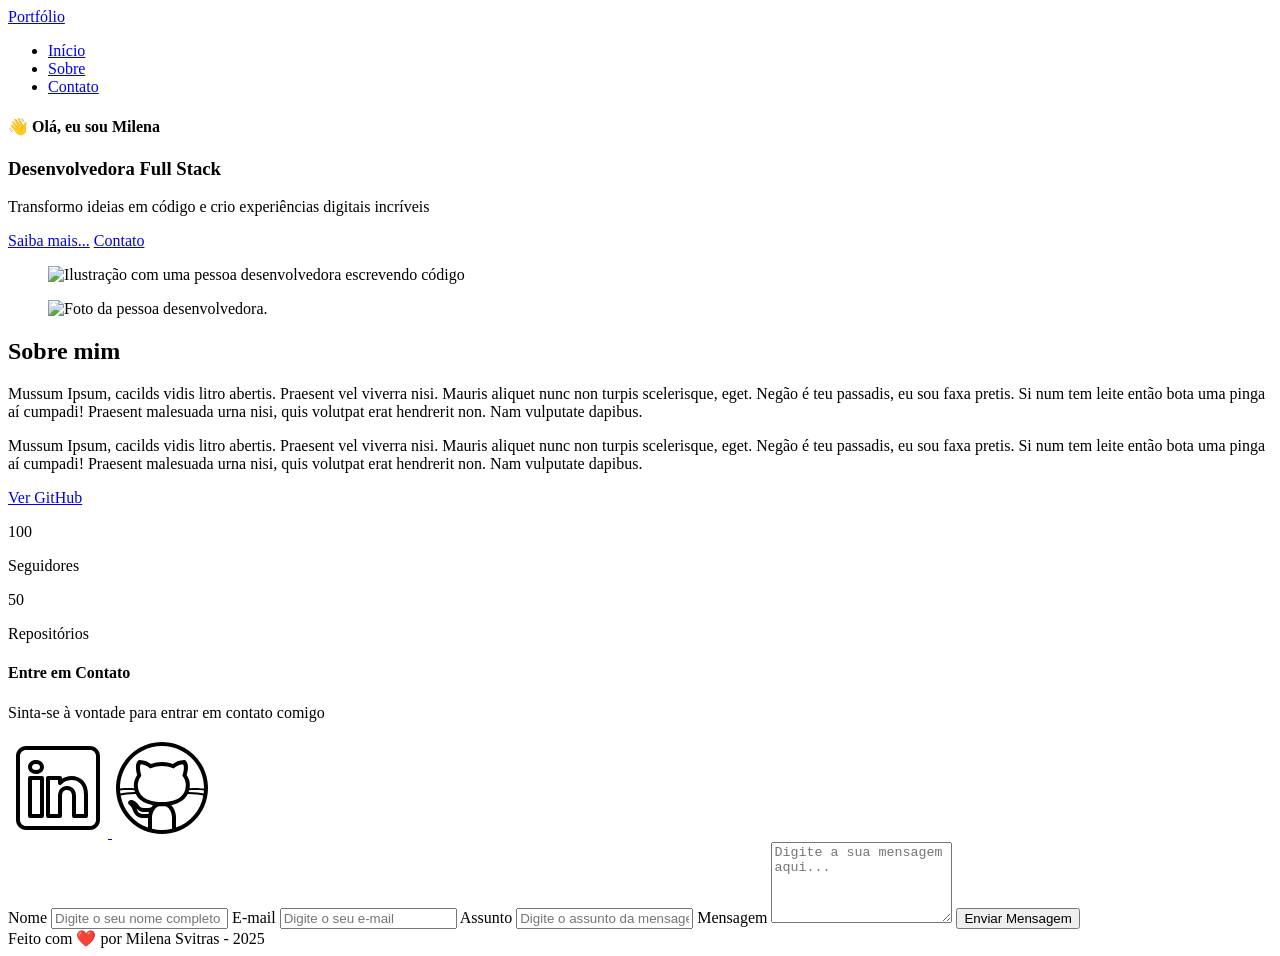
==== index.html @ 973d8adb ":sparkles: Construção da Página index.html" ====
<!DOCTYPE html>
<html lang="pt-br">
<head>
    <meta charset="UTF-8">
    <meta name="viewport" content="width=device-width, initial-scale=1.0">

    <!-- Meta Tags Essenciais -->
    <meta name="author" content="Milena Svitras">
    <meta name="description" content="Portfólio de Milena Svitras, desenvolvedora Full Stack.">
    <meta name="robots" content="index, follow">

    <!-- Favicon -->
    <link rel="icon" type="image/svg+xml" href="./assets/img/">

    <title>Portfolio da Milena</title>
</head>
<body>

    <!-- Navbar - Menu -->
    <header class="flex menu_container">
        <article class="menu_content">
            <div id="titulo">
                <a href="#">Portfólio</a>
            </div>

            <nav>
                <ul class="flex menu_list">
                    <li><a href="#hero">Início</a></li>
                    <li><a href="#about">Sobre</a></li>
                    <li><a href="#contact">Contato</a></li>
                </ul>
            </nav>
        </article>
    </header>

    <!-- Área Principal do Site -->
    <main>
    
        <section id="hero" class="hero_container">

            <article class=""hero_content>
                <h4>👋 Olá, eu sou Milena</h4>
                <h1>Desenvolvedora Full Stack</h1>
                <p>Transformo ideias em código e crio experiências digitais incríveis</p>
                <div class="hero_buttons">
                    <a href="#about" class="botao-outline">Saiba mais...</a>
                    <a href="#contact" class="botao">Contato</a>
                </div>
            </article>

            <figure class="hero_image">
                <img
                    src="./assets/img/dev_woman.svg"
                    alt="Ilustração com uma pessoa desenvolvedora escrevendo código"
                    class="ilustracao float-animation"
                >
            </figure>
        </section>

        <section id="about" class="about_container">

            <figure class="about_image">
                <img
                    src="./assets/img/avatar_dev_woman.svg"
                    alt="Foto da pessoa desenvolvedora."
                >
            </figure>

            <article class="about_content">

                <h2>Sobre mim</h2>
                <p>Mussum Ipsum, cacilds vidis litro abertis.  Praesent vel viverra nisi. Mauris aliquet nunc non turpis scelerisque, eget. Negão é teu passadis, eu sou faxa pretis. Si num tem leite então bota uma pinga aí cumpadi! Praesent malesuada urna nisi, quis volutpat erat hendrerit non. Nam vulputate dapibus.</p>
                <p>Mussum Ipsum, cacilds vidis litro abertis.  Praesent vel viverra nisi. Mauris aliquet nunc non turpis scelerisque, eget. Negão é teu passadis, eu sou faxa pretis. Si num tem leite então bota uma pinga aí cumpadi! Praesent malesuada urna nisi, quis volutpat erat hendrerit non. Nam vulputate dapibus.</p>

                <div class="about_stats">
                    <a href="#" target="_blank" class="botao">Ver GitHub</a>
                    <div class="stat-item">
                        <p class="stat-number">100</p>
                        <p class="stat-label">Seguidores</p>   
                </div>
                   <div class="stat-item">
                      <p class="stat-number">50</p>
                      <p class="stat-label">Repositórios</p>   
                  </div>
              </div>
            </article>

        </section>

        <section id="contact">

            <article class="contact_info">
                <h4>Entre em Contato</h4>
                <p>Sinta-se à vontade para entrar em contato comigo</p> 
                <div class="social_container">
                    <a href="#" target="_blank" class="social_icon">
                        <img 
                        src="./assets/img/linkedin.svg" 
                        alt="Link para o LinkedIn"
                    >
                    </a>
                    <a href="#" target="_blank" class="social_icon">
                        <img 
                        src="./assets/img/github.svg" 
                        alt="Link para o GitHub"
                    >
                    </a>
                </div>
            </article>

            <form id="formulario">
                <label for="nome">Nome</label>
                <input id="nome" name="nome" type="text" placeholder="Digite o seu nome completo">
                <span id="txtNome"></span>

                <label for="email">E-mail</label>
                <input id="email" name="email" type="text" placeholder="Digite o seu e-mail">
                <span id="txtemail"></span>

                <label for="assuntoa">Assunto</label>
                <input id="assunto" name="assunto" type="text" placeholder="Digite o assunto da mensagem">
                <span id="txtAssunto"></span>

                <label for="mensagem">Mensagem</label>
                <textarea id="mensagem" name="mensagem" rows="5" placeholder="Digite a sua mensagem aqui..."></textarea>

                <button class="botao" type="submit">Enviar Mensagem</button>
            </form>
        </section>
    </main>  
    
    <!-- Footer - Rodapé -->
    <footer>
        Feito com ❤️ por Milena Svitras - 2025

    </footer>

    
</body>
</html>
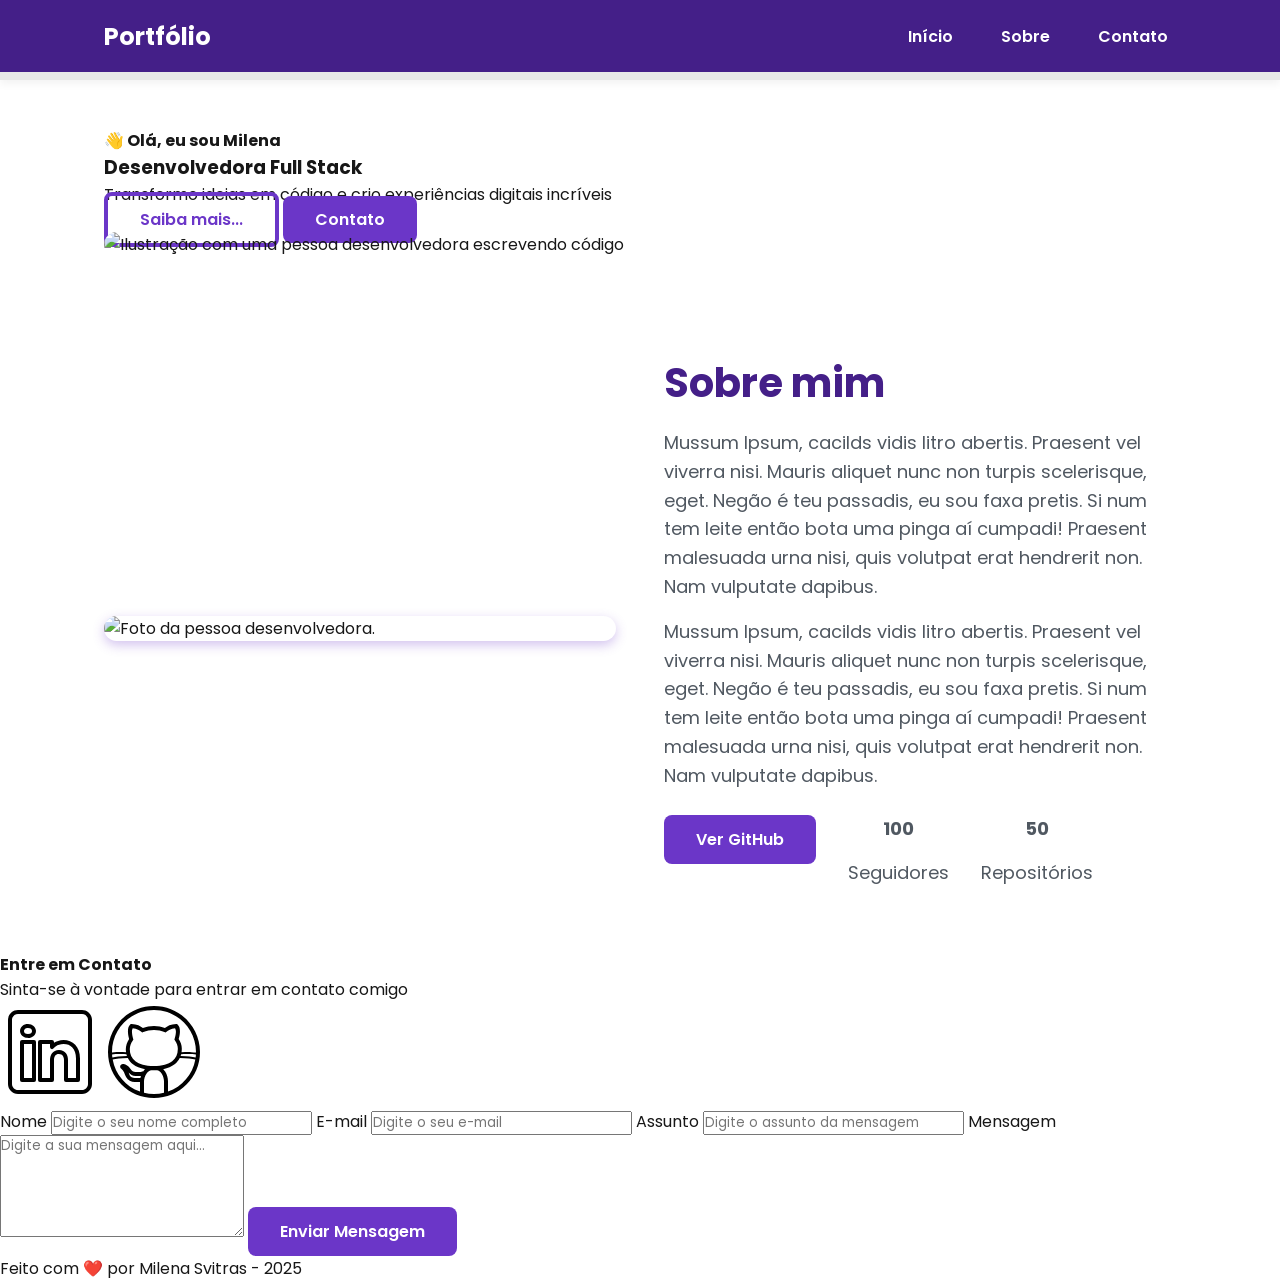
==== commit a1a9ca7f: ":sparkles: Construção do styles.css" ====
--- a/index.html
+++ b/index.html
@@ -1,6 +1,15 @@
 <!DOCTYPE html>
 <html lang="pt-br">
 <head>
+
+    <!-- Servidores de Fontes do Google -->
+    <link rel="preconnect" href="https://fonts.googleapis.com">
+    <link rel="preconnect" href="https://fonts.gstatic.com" crossorigin>
+    
+    <!-- Fonte do Google - Poppins -->
+    <link href="https://fonts.googleapis.com/css2?family=Poppins&display=swap" rel="stylesheet">
+
+    <!-- Padrão de Caracteres -->
     <meta charset="UTF-8">
     <meta name="viewport" content="width=device-width, initial-scale=1.0">
 
@@ -13,6 +22,10 @@
     <link rel="icon" type="image/svg+xml" href="./assets/img/">
 
     <title>Portfolio da Milena</title>
+
+    <!-- Link para o arquivo CSS -->
+    <link rel="stylesheet" href="./assets/css/styles.css">
+
 </head>
 <body>
 
@@ -38,7 +51,7 @@
     
         <section id="hero" class="hero_container">
 
-            <article class=""hero_content>
+            <article class="hero_content">
                 <h4>👋 Olá, eu sou Milena</h4>
                 <h1>Desenvolvedora Full Stack</h1>
                 <p>Transformo ideias em código e crio experiências digitais incríveis</p>
@@ -74,10 +87,12 @@
 
                 <div class="about_stats">
                     <a href="#" target="_blank" class="botao">Ver GitHub</a>
+
                     <div class="stat-item">
                         <p class="stat-number">100</p>
                         <p class="stat-label">Seguidores</p>   
-                </div>
+                    </div>
+
                    <div class="stat-item">
                       <p class="stat-number">50</p>
                       <p class="stat-label">Repositórios</p>   
@@ -117,7 +132,7 @@
                 <input id="email" name="email" type="text" placeholder="Digite o seu e-mail">
                 <span id="txtemail"></span>
 
-                <label for="assuntoa">Assunto</label>
+                <label for="assunto">Assunto</label>
                 <input id="assunto" name="assunto" type="text" placeholder="Digite o assunto da mensagem">
                 <span id="txtAssunto"></span>
 
--- a/assets/css/styles.css
+++ b/assets/css/styles.css
@@ -0,0 +1,259 @@
+/*Reset do navegador*/
+* {
+    margin: 0;
+    padding: 0;
+    box-sizing: border-box;
+    text-decoration: none; /* Remove sublinhado de links */
+    outline: none; 
+    font-family: 'Poppins', sans-serif; /* Define a fonte padrão */
+}
+
+/* === VARIÁVEIS === */
+
+:root {
+
+    /* Cores */
+    --purple-50:  #f4eaff; 
+    --purple-100: #e9dcfa; 
+    --purple-200: #cdb3f0; 
+    --purple-300: #b186e5; 
+    --purple-400: #9460db; 
+    --purple-500: #6b36c8; 
+    --purple-600: #5b2ca0; 
+    --purple-700: #4c2177; 
+    --purple-800: #441f88; 
+    --purple-900: #2a0e4d; 
+    --gray-100: #f5f5f5;
+    --gray-200: #e8e8e8;
+    --gray-400: #505861;
+    --black-800: #171717;
+    --white: #ffffff;
+    --error: #e63946;
+ 
+    /* Sombras */
+    --shadow-sm: 0 0.25rem 0.5rem #0000000D;
+    --shadow-md: 0 0.25rem 0.75rem #6B36C84D;
+    --shadow-lg: 0 0.5rem 1.5rem #6B36C833;
+    --shadow-focus: 0 0 0 0.25rem #6B36C81A;
+}
+
+/* Estilos Globais */
+
+html {
+    scroll-behavior: smooth; /* Suaviza a rolagem da página */
+}
+body {
+    display: flex;
+    flex-direction: column;
+    min-height: 100vh;
+    background-color: var(--white);
+    color: var(--black-800);
+}
+
+main {
+    flex: 1;
+}
+
+a, button {
+    cursor: pointer;
+}
+
+/*Botões desabilitados*/
+
+.botao,
+.botao-outline{
+    padding: 0.75rem 2rem;
+    border-radius: 0.5rem;
+    font-size: 1rem;
+    font-weight: 600;
+    text-align: center;
+    transition: all 0.3s ease; /* Animação suave */
+}
+
+.botao{
+    border: none;
+    color: var(--white);
+    background-color:var(--purple-500);
+}
+
+.botao:hover{
+    background-color: var(--purple-800);
+    box-shadow: var(--shadow-md);
+    transform: translateY(-0.25rem); /* Leve elevação ao passar o mouse */
+}
+
+.botao-outline{
+    border: 0.25rem solid var(--purple-500);
+    color: var(--purple-500);
+    background-color: transparent;
+}
+
+.botao-outline:hover{
+    background-color: var(--purple-500);
+    color: var(--white-500);
+    box-shadow: var(--shadow-md);
+    transform: translateY(-0.25rem);
+}
+
+/* Menu */
+
+.menu_container{
+    position: sticky;
+    top: 0;
+    width: 100%;
+    height: 5rem;
+    background-color: var(--purple-800);
+    border-bottom: 0.5rem solid var(--gray-200);
+    box-shadow: var(--shadow-sm);
+    z-index: 1000;
+}
+
+.menu_content{
+    display: flex;
+    justify-content: space-between;
+    align-items: center;
+    width: 70rem;
+    height: 100%;
+    padding: 0 1.5rem;
+    margin: 0 auto;
+}
+
+.menu_container a{
+    color: var(--white);
+    transition: color 0.3s ease;
+    font-weight: 600;
+}
+
+.menu_container a:hover{
+    color: var(--purple-200);
+}
+
+#titulo a{
+    font-size: 1.5rem;
+    font-weight: 700;
+}
+
+.menu_list{
+    display: flex;
+    list-style: none;
+    gap: 2rem;
+}
+
+.menu_list a{
+    padding: 0.5rem;
+}
+
+/* Seções - Estilos comuns */
+
+.hero_container,
+.about_container,
+.contact_container{
+    width: 70rem;
+    margin: 0 auto;
+    padding: 3rem 1.5rem;
+    scroll-margin-top: 6rem; /* Espaço para o menu fixo */
+}
+
+.hero_imagen{
+    flex: 1;
+    display: flex;
+    justify-content: center;
+    align-items: center;
+}
+
+.ilustracao{
+    width: 100%;
+    max-width: 100%;
+    border-radius: 2rem;
+}
+
+.about_container {
+    width: 70rem;
+    margin: 0 auto;
+    padding: 3rem 1.5rem;
+    scroll-margin-top: 6rem; /* Espaço para o menu fixo */
+
+    display: flex;
+    align-items: center;
+    justify-content: space-between;
+    gap: 3rem;
+    flex-wrap: wrap;
+}
+
+.about_image {
+    flex: 1;
+    display: flex;
+    justify-content: center;
+    align-items: center;
+}
+
+.about_image img {
+    width: 100%;
+    max-width: 100%;
+    border-radius: 2rem;
+    box-shadow: var(--shadow-md);
+}
+
+.about_content {
+    flex: 1;
+}
+
+.about_content h2 {
+    font-size: 2.5rem;
+    color: var(--purple-800);
+    margin-bottom: 1rem;
+}
+
+.about_content p {
+    font-size: 1.125rem;
+    line-height: 1.6;
+    color: var(--gray-400);
+    margin-bottom: 1rem;
+}
+
+/* Botões e estatísticas */
+.about_stats {
+    display: flex;
+    align-items: flex-start;
+    justify-content: flex-start;
+    gap: 2rem;
+    margin-top: 1.5rem;
+    flex-wrap: wrap;
+}
+
+.stat-item {
+    text-align: center;
+    line-height: 1.2; /* deixa os elementos mais próximos */
+}
+
+.stat-number {
+    font-size: 1.5rem;
+    font-weight: 700;
+    color: var(--purple-500);
+    margin-bottom: 0.25rem; /* aproxima o número da palavra */
+}
+
+.stat-label {
+    font-size: 0.95rem;
+    color: var(--gray-400);
+    margin-top: 0; /* remove espaço extra */
+}
+
+
+@media (max-width: 768px) {
+    .about_container {
+        flex-direction: column;
+        text-align: center;
+    }
+
+    .about_content h2 {
+        font-size: 2rem;
+    }
+
+    .about_stats {
+        flex-direction: column;
+        justify-content: center;
+    }
+}
+
+
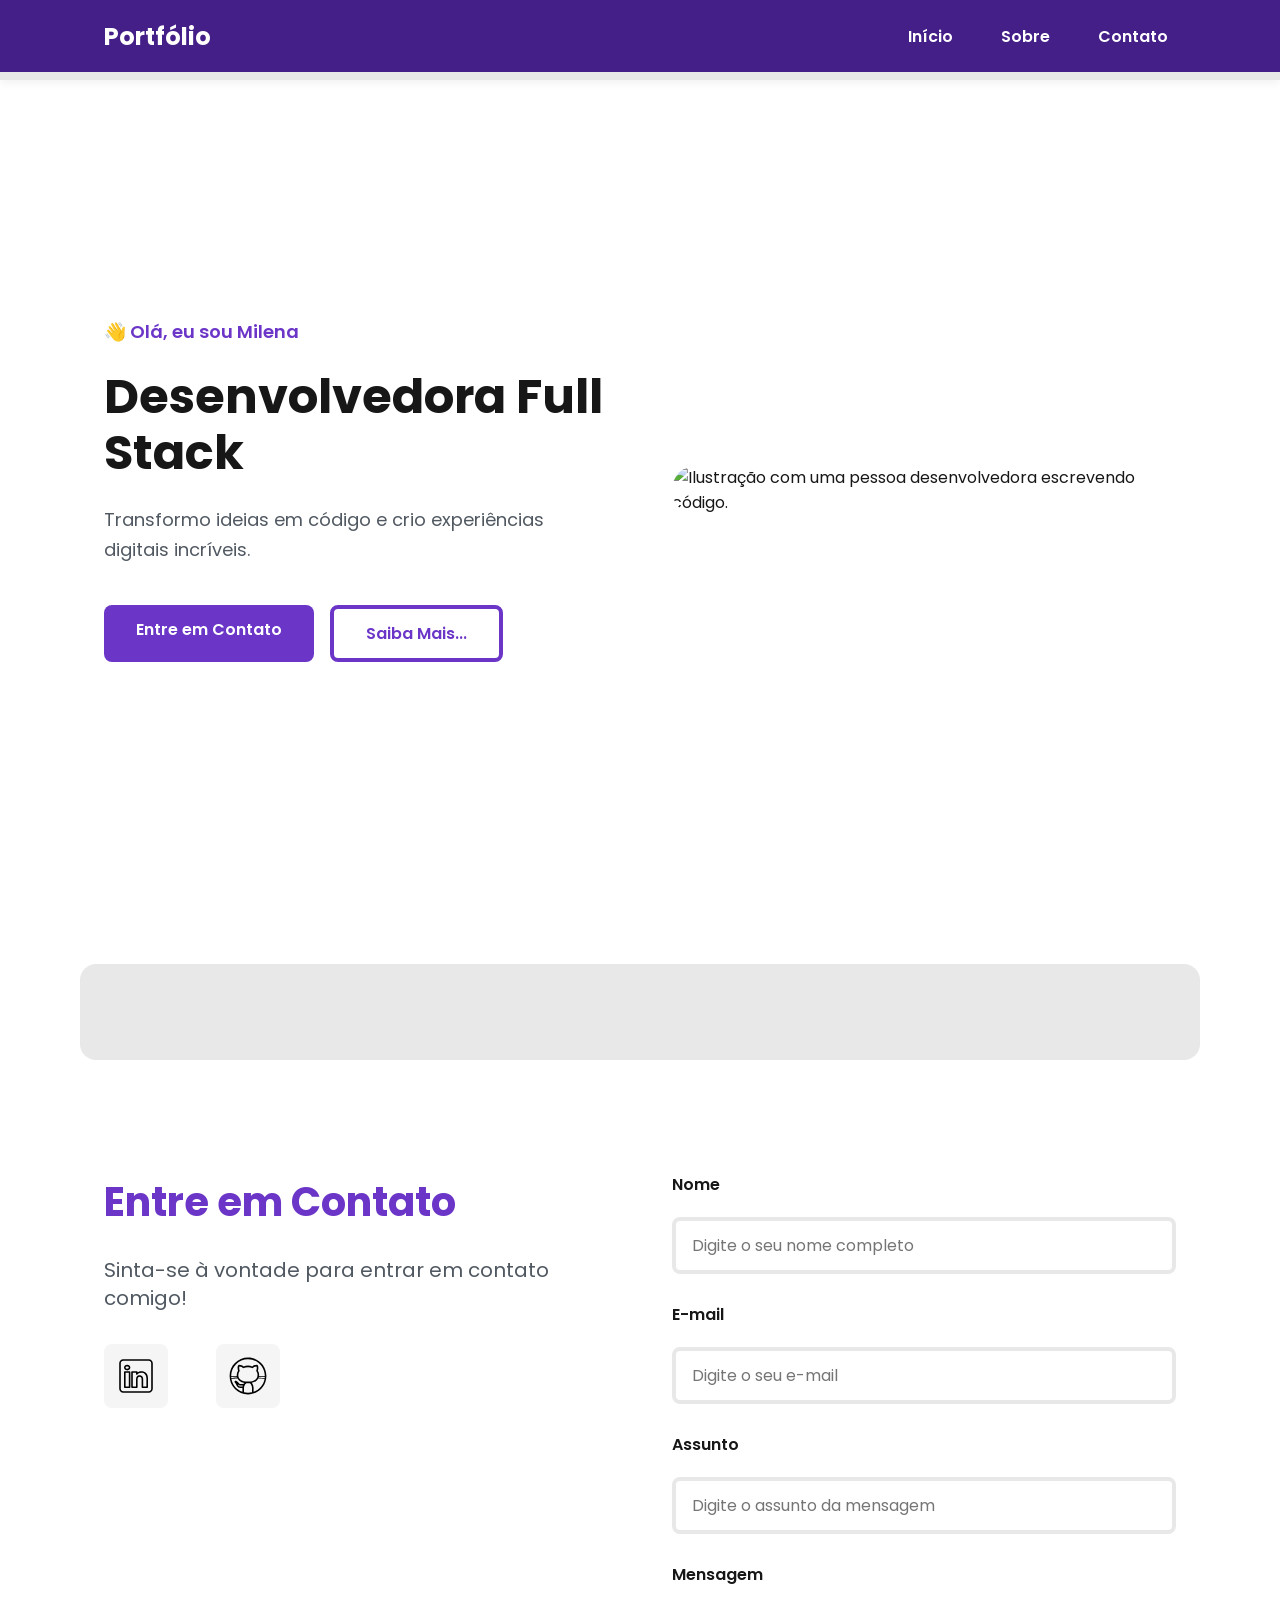
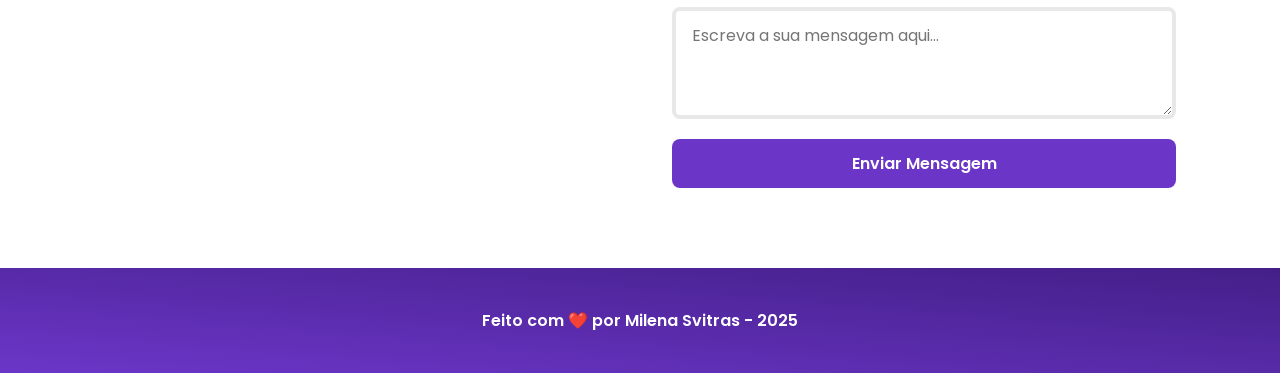
==== commit 20666f4f: ":sparkles: Atualização dos arquivos style.css, sucess.html, index.html e scripts.js" ====
--- a/index.html
+++ b/index.html
@@ -1,39 +1,45 @@
 <!DOCTYPE html>
 <html lang="pt-br">
+
 <head>
 
     <!-- Servidores de Fontes do Google -->
     <link rel="preconnect" href="https://fonts.googleapis.com">
     <link rel="preconnect" href="https://fonts.gstatic.com" crossorigin>
-    
+
     <!-- Fonte do Google - Poppins -->
     <link href="https://fonts.googleapis.com/css2?family=Poppins&display=swap" rel="stylesheet">
+    
+    <!--PADRÃO DE CARACTERES -->
+    <meta charset="UTF-8">
 
-    <!-- Padrão de Caracteres -->
-    <meta charset="UTF-8">
+    <!-- LAYOUT MOBILE -->
     <meta name="viewport" content="width=device-width, initial-scale=1.0">
 
-    <!-- Meta Tags Essenciais -->
+    <!-- META TAGS ESSENCIAIS -->
     <meta name="author" content="Milena Svitras">
-    <meta name="description" content="Portfólio de Milena Svitras, desenvolvedora Full Stack.">
+    <meta name="description"
+        content="Portfólio de Milena Svitras, desenvolvedora Full Stack especializado em criar experiências digitais incríveis. Conheça meus projetos e entre em contato.">
     <meta name="robots" content="index, follow">
 
-    <!-- Favicon -->
-    <link rel="icon" type="image/svg+xml" href="./assets/img/">
-
-    <title>Portfolio da Milena</title>
+    <!-- FAVICON -->
+    <link rel="icon" type="image/svg+xml" href="./assets/img/favicon.svg">
 
     <!-- Link para o arquivo CSS -->
-    <link rel="stylesheet" href="./assets/css/styles.css">
+    <link rel="stylesheet" href="./assets/css/styles.css"> 
 
+    <!-- TÍTULO DA PÁGINA -->
+    <title>Portfólio da Milena</title>
+    
 </head>
+
 <body>
 
-    <!-- Navbar - Menu -->
+    <!-- MENU  -->
     <header class="flex menu_container">
         <article class="menu_content">
             <div id="titulo">
-                <a href="#">Portfólio</a>
+                <a href="index.html">Portfólio</a>
             </div>
 
             <nav>
@@ -46,110 +52,98 @@
         </article>
     </header>
 
-    <!-- Área Principal do Site -->
+    <!-- MAIN -->
     <main>
-    
+
+        <!-- #HERO -->
         <section id="hero" class="hero_container">
 
+            <!-- BOAS VINDAS -->
             <article class="hero_content">
                 <h4>👋 Olá, eu sou Milena</h4>
                 <h1>Desenvolvedora Full Stack</h1>
-                <p>Transformo ideias em código e crio experiências digitais incríveis</p>
+                <p>Transformo ideias em código e crio experiências digitais incríveis.</p>
                 <div class="hero_buttons">
-                    <a href="#about" class="botao-outline">Saiba mais...</a>
-                    <a href="#contact" class="botao">Contato</a>
+                    <a href="#contact" class="botao">Entre em Contato</a>
+                    <a href="#about" class="botao-outline">Saiba Mais...</a>
                 </div>
             </article>
 
+            <!-- IMAGEM COM ANIMAÇÃO -->
             <figure class="hero_image">
                 <img
                     src="./assets/img/dev_woman.svg"
-                    alt="Ilustração com uma pessoa desenvolvedora escrevendo código"
+                    alt="Ilustração com uma pessoa desenvolvedora escrevendo código."
                     class="ilustracao float-animation"
                 >
             </figure>
-        </section>
-
-        <section id="about" class="about_container">
-
-            <figure class="about_image">
-                <img
-                    src="./assets/img/avatar_dev_woman.svg"
-                    alt="Foto da pessoa desenvolvedora."
-                >
-            </figure>
-
-            <article class="about_content">
-
-                <h2>Sobre mim</h2>
-                <p>Mussum Ipsum, cacilds vidis litro abertis.  Praesent vel viverra nisi. Mauris aliquet nunc non turpis scelerisque, eget. Negão é teu passadis, eu sou faxa pretis. Si num tem leite então bota uma pinga aí cumpadi! Praesent malesuada urna nisi, quis volutpat erat hendrerit non. Nam vulputate dapibus.</p>
-                <p>Mussum Ipsum, cacilds vidis litro abertis.  Praesent vel viverra nisi. Mauris aliquet nunc non turpis scelerisque, eget. Negão é teu passadis, eu sou faxa pretis. Si num tem leite então bota uma pinga aí cumpadi! Praesent malesuada urna nisi, quis volutpat erat hendrerit non. Nam vulputate dapibus.</p>
-
-                <div class="about_stats">
-                    <a href="#" target="_blank" class="botao">Ver GitHub</a>
-
-                    <div class="stat-item">
-                        <p class="stat-number">100</p>
-                        <p class="stat-label">Seguidores</p>   
-                    </div>
-
-                   <div class="stat-item">
-                      <p class="stat-number">50</p>
-                      <p class="stat-label">Repositórios</p>   
-                  </div>
-              </div>
-            </article>
 
         </section>
 
-        <section id="contact">
+        <!-- #ABOUT -->
+        <section id="about" class="about_container">
 
+        </section>
+
+        <!-- #CONTACT -->
+        <section id="contact" class="contact_container">
+
+            <!-- REDES SOCIAIS -->
             <article class="contact_info">
                 <h4>Entre em Contato</h4>
-                <p>Sinta-se à vontade para entrar em contato comigo</p> 
+                <p>Sinta-se à vontade para entrar em contato comigo!</p>
                 <div class="social_container">
                     <a href="#" target="_blank" class="social_icon">
-                        <img 
-                        src="./assets/img/linkedin.svg" 
-                        alt="Link para o LinkedIn"
-                    >
+                        <img
+                            src="./assets/img/linkedin.svg"
+                            alt="https://www.linkedin.com/in/milenasoliv/"
+                        >
                     </a>
                     <a href="#" target="_blank" class="social_icon">
-                        <img 
-                        src="./assets/img/github.svg" 
-                        alt="Link para o GitHub"
-                    >
+                        <img
+                            src="./assets/img/github.svg"
+                            alt="https://github.com/misoliv"
+                        >
                     </a>
                 </div>
             </article>
 
-            <form id="formulario">
+            <!-- FORMULÁRIO -->
+            <form action="https://formsubmit.co/e1b50c35ca06dc243902b6380e35e849
+            " method="POST" id="formulario">
+
+                <input type="hidden" name="_next" value="http://127.0.0.1:5501/sucess.html">
+                <input type="hidden" name="_captcha" value="false">
+                
                 <label for="nome">Nome</label>
                 <input id="nome" name="nome" type="text" placeholder="Digite o seu nome completo">
                 <span id="txtNome"></span>
 
                 <label for="email">E-mail</label>
                 <input id="email" name="email" type="text" placeholder="Digite o seu e-mail">
-                <span id="txtemail"></span>
+                <span id="txtEmail"></span>
 
                 <label for="assunto">Assunto</label>
                 <input id="assunto" name="assunto" type="text" placeholder="Digite o assunto da mensagem">
                 <span id="txtAssunto"></span>
 
                 <label for="mensagem">Mensagem</label>
-                <textarea id="mensagem" name="mensagem" rows="5" placeholder="Digite a sua mensagem aqui..."></textarea>
+                <textarea id="mensagem" name="mensagem" placeholder="Escreva a sua mensagem aqui..."></textarea>
 
                 <button class="botao" type="submit">Enviar Mensagem</button>
             </form>
         </section>
-    </main>  
-    
-    <!-- Footer - Rodapé -->
+
+    </main>
+
+    <!-- FOOTER -->
     <footer>
         Feito com ❤️ por Milena Svitras - 2025
-
     </footer>
 
-    
+    <!-- Script JavaScript -->
+    <script src="./assets/js/scripts.js"></script>
+
 </body>
+
 </html>
--- a/assets/css/styles.css
+++ b/assets/css/styles.css
@@ -1,17 +1,15 @@
-/*Reset do navegador*/
+/* Reset do Navegador */
 * {
     margin: 0;
     padding: 0;
     box-sizing: border-box;
-    text-decoration: none; /* Remove sublinhado de links */
-    outline: none; 
-    font-family: 'Poppins', sans-serif; /* Define a fonte padrão */
+    text-decoration: none;
+    outline: none;
+    font-family: 'Poppins', sans-serif;
 }
 
 /* === VARIÁVEIS === */
-
 :root {
-
     /* Cores */
     --purple-50:  #f4eaff; 
     --purple-100: #e9dcfa; 
@@ -29,7 +27,7 @@
     --black-800: #171717;
     --white: #ffffff;
     --error: #e63946;
- 
+
     /* Sombras */
     --shadow-sm: 0 0.25rem 0.5rem #0000000D;
     --shadow-md: 0 0.25rem 0.75rem #6B36C84D;
@@ -39,26 +37,28 @@
 
 /* Estilos Globais */
 
-html {
-    scroll-behavior: smooth; /* Suaviza a rolagem da página */
-}
-body {
+html{
+    scroll-behavior: smooth;
+}
+
+body{
     display: flex;
     flex-direction: column;
     min-height: 100vh;
     background-color: var(--white);
-    color: var(--black-800);
-}
-
-main {
+    color: var(--black-800)
+}
+
+main{
     flex: 1;
 }
 
-a, button {
+a,
+button{
     cursor: pointer;
 }
 
-/*Botões desabilitados*/
+/* Botões */
 
 .botao,
 .botao-outline{
@@ -67,19 +67,19 @@
     font-size: 1rem;
     font-weight: 600;
     text-align: center;
-    transition: all 0.3s ease; /* Animação suave */
+    transition: all 0.3s ease;
 }
 
 .botao{
     border: none;
     color: var(--white);
-    background-color:var(--purple-500);
-}
-
-.botao:hover{
+    background-color: var(--purple-500);
+}
+
+.botao:hover {
     background-color: var(--purple-800);
     box-shadow: var(--shadow-md);
-    transform: translateY(-0.25rem); /* Leve elevação ao passar o mouse */
+    transform: translateY(-0.25rem);
 }
 
 .botao-outline{
@@ -88,9 +88,9 @@
     background-color: transparent;
 }
 
-.botao-outline:hover{
+.botao-outline:hover {
     background-color: var(--purple-500);
-    color: var(--white-500);
+    color: var(--white);
     box-shadow: var(--shadow-md);
     transform: translateY(-0.25rem);
 }
@@ -119,9 +119,9 @@
 }
 
 .menu_container a{
+    font-weight: 600;
     color: var(--white);
     transition: color 0.3s ease;
-    font-weight: 600;
 }
 
 .menu_container a:hover{
@@ -143,117 +143,379 @@
     padding: 0.5rem;
 }
 
-/* Seções - Estilos comuns */
+/* Seções - Estilos Comuns */
 
 .hero_container,
 .about_container,
 .contact_container{
-    width: 70rem;
+    max-width: 70rem;
     margin: 0 auto;
     padding: 3rem 1.5rem;
-    scroll-margin-top: 6rem; /* Espaço para o menu fixo */
-}
-
-.hero_imagen{
+    scroll-margin-top: 6rem;
+}
+
+/* === HERO === */
+.hero_container {
+    min-height: calc(100vh - 5rem);
+    display: flex;
+    align-items: center;
+    gap: 4rem;
+}
+
+.hero_content {
+    flex: 1;
+    display: flex;
+    flex-direction: column;
+    gap: 1.5rem;
+}
+
+.hero_content h4 {
+    font-size: 1.125rem;
+    font-weight: 600;
+    color: var(--purple-500);
+}
+
+.hero_content h1 {
+    font-size: 3rem;
+    font-weight: 700;
+    line-height: 3.5rem;
+    color: var(--black-800);
+}
+
+.hero_content p {
+    font-size: 1.125rem;
+    line-height: 1.875rem;
+    color: var(--gray-400);
+}
+
+.hero_buttons {
+    display: flex;
+    gap: 1rem;
+    margin-top: 1rem;
+}
+
+.hero_image {
     flex: 1;
     display: flex;
     justify-content: center;
     align-items: center;
 }
 
-.ilustracao{
+.ilustracao {
     width: 100%;
     max-width: 100%;
     border-radius: 2rem;
 }
 
+/* Animação - Imagem Hero */
+@keyframes float {
+
+    0%,
+    100% {
+        transform: translateY(0);
+    }
+
+    50% {
+        transform: translateY(-1.25rem);
+    }
+}
+
+.float-animation {
+    animation: float 3s ease-in-out infinite;
+}
+
+/* === ABOUT === */
 .about_container {
-    width: 70rem;
-    margin: 0 auto;
-    padding: 3rem 1.5rem;
-    scroll-margin-top: 6rem; /* Espaço para o menu fixo */
-
+    margin: 4rem auto;
     display: flex;
     align-items: center;
-    justify-content: space-between;
-    gap: 3rem;
-    flex-wrap: wrap;
+    gap: 4rem;
+    background-color: var(--gray-200);
+    border-radius: 1rem;
 }
 
 .about_image {
-    flex: 1;
-    display: flex;
-    justify-content: center;
-    align-items: center;
+    flex: 0 0 17.5rem;
 }
 
 .about_image img {
     width: 100%;
-    max-width: 100%;
-    border-radius: 2rem;
-    box-shadow: var(--shadow-md);
-}
-
-.about_content {
-    flex: 1;
+    border: 0.375rem solid var(--purple-500);
+    border-radius: 50%;
+    box-shadow: var(--shadow-lg);
 }
 
 .about_content h2 {
     font-size: 2.5rem;
+    font-weight: 700;
+    margin-bottom: 1.5rem;
     color: var(--purple-800);
-    margin-bottom: 1rem;
 }
 
 .about_content p {
     font-size: 1.125rem;
-    line-height: 1.6;
+    line-height: 1.875rem;
     color: var(--gray-400);
     margin-bottom: 1rem;
 }
 
-/* Botões e estatísticas */
 .about_stats {
     display: flex;
-    align-items: flex-start;
-    justify-content: flex-start;
     gap: 2rem;
-    margin-top: 1.5rem;
-    flex-wrap: wrap;
+    margin-top: 2rem;
+    align-items: center;
+}
+
+.about_stats .botao {
+    margin-right: auto;
 }
 
 .stat-item {
     text-align: center;
-    line-height: 1.2; /* deixa os elementos mais próximos */
-}
-
-.stat-number {
+}
+
+.stats-wrapper {
+    display: flex;
+    flex-direction: row;
+    gap: 2rem;
+    margin-top: 2rem;
+}
+
+.stats-wrapper .stat-number {
     font-size: 1.5rem;
     font-weight: 700;
     color: var(--purple-500);
-    margin-bottom: 0.25rem; /* aproxima o número da palavra */
-}
-
-.stat-label {
-    font-size: 0.95rem;
+    margin-bottom: 0;
+}
+
+.stats-wrapper .stat-label {
+    font-size: 0.875rem;
     color: var(--gray-400);
-    margin-top: 0; /* remove espaço extra */
-}
-
-
-@media (max-width: 768px) {
-    .about_container {
+    margin-bottom: 0;
+}
+
+/* === CONTACT === */
+.contact_container{
+    display: grid;
+    grid-template-columns: 1fr 1fr;
+    margin: 4rem auto 2rem;
+    gap: 4rem;
+}
+
+.contact_info h4{
+    font-size: 2.5rem;
+    font-weight: 700;
+    margin-bottom: 1.5rem;
+    color: var(--purple-500);
+}
+
+.contact_info p{
+    font-size: 1.25rem;
+    line-height: 1.75rem;
+    color: var(--gray-400);
+    margin-bottom: 2rem;
+}
+
+.social_container{
+    display: flex;
+    gap: 3rem;
+}
+
+.social_icon{
+    width: 4rem;
+    height: 4rem;
+    padding: 0.75rem;
+    background-color: var(--gray-100);
+    border-radius: 0.5rem;
+    transition: all 0.3s ease;
+}
+
+.social_icon:hover{
+    background-color: var(--purple-600);
+    transform: translateY(-0.25rem);
+    box-shadow: var(--shadow-md);
+}
+
+.social_icon img{
+    width: 100%;
+    filter: brightness(0) saturate(100%);
+}
+
+.social_icon:hover img{
+    filter: brightness(0) invert(100%);
+}
+
+/* Formulário de Contato */
+
+form{
+    display: flex;
+    flex-direction: column;
+    gap: 1.25rem;
+}
+
+form label{
+    font-size: 1rem;
+    font-weight: 600;
+    color: var(--black-800);
+}
+
+form input,
+textarea{
+    width: 100%;
+    padding: 0.75rem 1rem;
+    border: 0.25rem solid var(--gray-200);
+    border-radius: 0.5rem;
+    font-size: 1rem;
+    background-color: var(--white);
+    transition: border-color 0.3s ease;
+}
+
+form input:focus,
+form textarea:focus{
+    border-color: var(--purple-500);
+    box-shadow: var(--shadow-focus);
+}
+
+form textarea{
+    resize: vertical;
+    min-height: 7rem;
+}
+
+form span{
+    font-size: 0.75rem;
+    color: var(--error);
+    margin-top: -0.75rem;
+    font-weight: 500;
+}
+
+/* === SUCESS === */
+
+.success-box {
+    display: grid;
+    grid-template-columns: 1fr 1fr;
+    margin: 4rem auto 2rem;
+    gap: 4rem;
+}
+
+.success-box img {
+    width: 100px;
+    height: 100px;
+    margin-bottom: 2rem;
+    animation: float 3s ease;
+}
+
+.success-box h1 {
+    color: var(--purple-700);
+    font-size: 2rem;
+    font-weight: 700;
+    margin-bottom: 1rem;
+}
+
+.success-box p {
+    font-size: 1.125rem;
+    color: var(--gray-400);
+    margin-bottom: 2rem;
+    line-height: 1.75rem;
+}
+
+.success-box button {
+    background-color: var(--purple-500);
+    color: var(--white);
+    border: none;
+    border-radius: 0.5rem;
+    padding: 0.75rem 2rem;
+    font-size: 1rem;
+    font-weight: 600;
+    transition: all 0.3s ease;
+}
+
+.success-box button:hover {
+    background-color: var(--purple-700);
+    transform: translateY(-0.25rem);
+    box-shadow: var(--shadow-md);
+}
+
+/* Footer */
+footer{
+    text-align: center;
+    padding: 2.5rem;
+    font-weight: 600;
+    background: linear-gradient(to right top, var(--purple-500), var(--purple-800));
+    color: var(--white);
+    margin-top: auto;
+}
+
+/* Responsividade */
+
+/* Smartphones (até 490px) */
+
+@media screen and(max-width: 490px){
+    .menu_content{
+        justify-content: center;
+        padding: 0 1 rem;
+    }
+
+    .menu_list{
+        display: none;
+    }
+    #titulo a{
+        font-size: 1.25rem;
+    }
+    
+    /* Hero */
+    .hero_container{
+        flex-direction: column-reverse;
+        gap: 2rem;
+        padding: 1.5rem 1rem;
+        min-height: auto;
+    }
+
+    .hero_content h4{
+        font-size: 1rem;
+    }
+
+    .hero_content h1{
+        font-size: 2rem;
+        line-height: 2.5rem;
+    }
+
+    .hero_content p{
+        font-size: 1rem;
+        line-height: 1.5rem;
+    }
+
+    .hero_buttons{
         flex-direction: column;
-        text-align: center;
-    }
-
-    .about_content h2 {
-        font-size: 2rem;
-    }
-
-    .about_stats {
+        width: 100%;
+        gap: 0.75rem;
+    }
+    
+    /* About */
+    .about_container{
         flex-direction: column;
-        justify-content: center;
-    }
-}
-
-
+        gap: 2rem;
+    }
+
+    .about_content h2{
+        font-size: 1.75rem;
+    }
+
+    .about_content p{
+        font-size: 1rem;
+        line-height: 1.5rem;
+    }
+    
+    .about_stats{
+        flex-direction: column;
+        align-items: center;
+        gap: 1rem;
+    }
+
+    .about_stats .botao{
+        width: 100%;
+        font-size: 0.9rem;
+        padding: 0.5rem 1.25rem;
+    }
+
+}
+
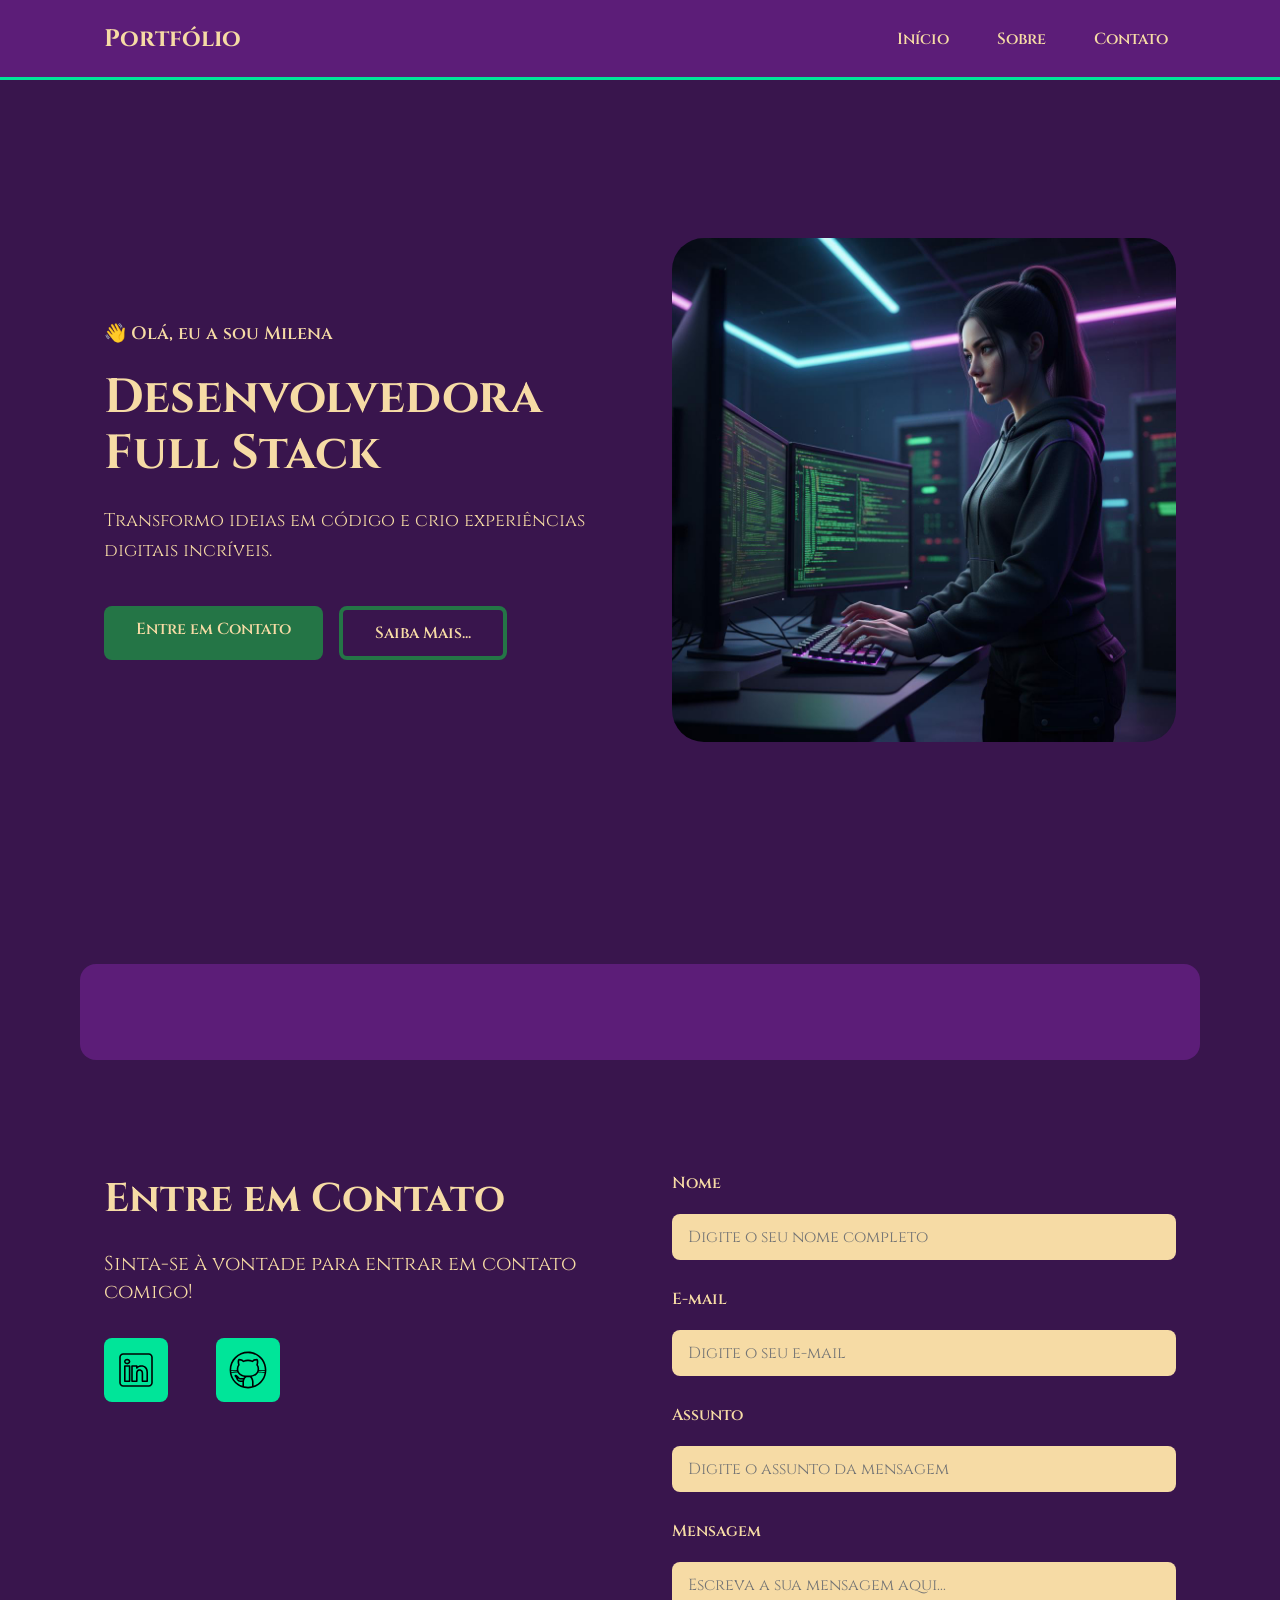
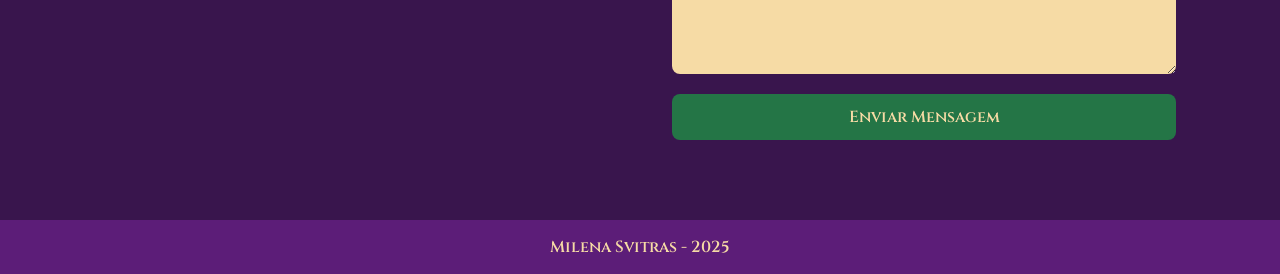
==== commit a375ae8d: ":sparkles: Atualização do portfólio" ====
--- a/index.html
+++ b/index.html
@@ -7,8 +7,8 @@
     <link rel="preconnect" href="https://fonts.googleapis.com">
     <link rel="preconnect" href="https://fonts.gstatic.com" crossorigin>
 
-    <!-- Fonte do Google - Poppins -->
-    <link href="https://fonts.googleapis.com/css2?family=Poppins&display=swap" rel="stylesheet">
+     <!-- Google Fonts -->
+    <link href="https://fonts.googleapis.com/css2?family=Cinzel:wght@400;700&family=Inter:wght@300;400;600&display=swap" rel="stylesheet">
     
     <!--PADRÃO DE CARACTERES -->
     <meta charset="UTF-8">
@@ -60,7 +60,7 @@
 
             <!-- BOAS VINDAS -->
             <article class="hero_content">
-                <h4>👋 Olá, eu sou Milena</h4>
+                <h4>👋 Olá, eu a sou Milena</h4>
                 <h1>Desenvolvedora Full Stack</h1>
                 <p>Transformo ideias em código e crio experiências digitais incríveis.</p>
                 <div class="hero_buttons">
@@ -72,7 +72,7 @@
             <!-- IMAGEM COM ANIMAÇÃO -->
             <figure class="hero_image">
                 <img
-                    src="./assets/img/dev_woman.svg"
+                    src="./assets/img/mi1.svg"
                     alt="Ilustração com uma pessoa desenvolvedora escrevendo código."
                     class="ilustracao float-animation"
                 >
@@ -93,16 +93,16 @@
                 <h4>Entre em Contato</h4>
                 <p>Sinta-se à vontade para entrar em contato comigo!</p>
                 <div class="social_container">
-                    <a href="#" target="_blank" class="social_icon">
+                    <a href="https://www.linkedin.com/in/milenasoliv/" target="_blank" class="social_icon">
                         <img
                             src="./assets/img/linkedin.svg"
-                            alt="https://www.linkedin.com/in/milenasoliv/"
+                            alt="LinkedIn"
                         >
                     </a>
-                    <a href="#" target="_blank" class="social_icon">
+                    <a href="https://github.com/misoliv" target="_blank" class="social_icon">
                         <img
                             src="./assets/img/github.svg"
-                            alt="https://github.com/misoliv"
+                            alt="GitHub"
                         >
                     </a>
                 </div>
@@ -112,7 +112,7 @@
             <form action="https://formsubmit.co/e1b50c35ca06dc243902b6380e35e849
             " method="POST" id="formulario">
 
-                <input type="hidden" name="_next" value="http://127.0.0.1:5501/sucess.html">
+                <input type="hidden" name="_next" value="https://misoliv.github.io/PORTFOLIO_GENERATION/">
                 <input type="hidden" name="_captcha" value="false">
                 
                 <label for="nome">Nome</label>
@@ -138,7 +138,7 @@
 
     <!-- FOOTER -->
     <footer>
-        Feito com ❤️ por Milena Svitras - 2025
+        Milena Svitras - 2025
     </footer>
 
     <!-- Script JavaScript -->
--- a/assets/css/styles.css
+++ b/assets/css/styles.css
@@ -5,34 +5,21 @@
     box-sizing: border-box;
     text-decoration: none;
     outline: none;
-    font-family: 'Poppins', sans-serif;
+    font-family: 'Cinzel', sans-serif;
 }
 
 /* === VARIÁVEIS === */
 :root {
     /* Cores */
-    --purple-50:  #f4eaff; 
-    --purple-100: #e9dcfa; 
-    --purple-200: #cdb3f0; 
-    --purple-300: #b186e5; 
-    --purple-400: #9460db; 
-    --purple-500: #6b36c8; 
-    --purple-600: #5b2ca0; 
-    --purple-700: #4c2177; 
-    --purple-800: #441f88; 
-    --purple-900: #2a0e4d; 
-    --gray-100: #f5f5f5;
-    --gray-200: #e8e8e8;
-    --gray-400: #505861;
-    --black-800: #171717;
-    --white: #ffffff;
-    --error: #e63946;
-
-    /* Sombras */
-    --shadow-sm: 0 0.25rem 0.5rem #0000000D;
-    --shadow-md: 0 0.25rem 0.75rem #6B36C84D;
-    --shadow-lg: 0 0.5rem 1.5rem #6B36C833;
-    --shadow-focus: 0 0 0 0.25rem #6B36C81A;
+  --purple-dark: #39154d;
+  --purple: #5c1d78;
+  --green-200: #247546;
+  --green: #00E599;
+  --gold: #f6dba5;
+
+/* Sombras */
+  --shadow-md: 0 0.25rem 0.75rem #6B36C84D;
+  --shadow-lg: 0 0.5rem 1.5rem #6B36C833;
 }
 
 /* Estilos Globais */
@@ -45,8 +32,8 @@
     display: flex;
     flex-direction: column;
     min-height: 100vh;
-    background-color: var(--white);
-    color: var(--black-800)
+    background-color: var(--purple-dark);
+    color: var(--gold)
 }
 
 main{
@@ -72,25 +59,25 @@
 
 .botao{
     border: none;
-    color: var(--white);
-    background-color: var(--purple-500);
+    color: var(--gold);
+    background-color: var(--green-200);
 }
 
 .botao:hover {
-    background-color: var(--purple-800);
+    background-color: var(--purple);
     box-shadow: var(--shadow-md);
     transform: translateY(-0.25rem);
 }
 
 .botao-outline{
-    border: 0.25rem solid var(--purple-500);
+    border: 0.25rem solid var(--green-200);
     color: var(--purple-500);
     background-color: transparent;
 }
 
 .botao-outline:hover {
-    background-color: var(--purple-500);
-    color: var(--white);
+    background-color: var(--purple);
+    color: var(--gold);
     box-shadow: var(--shadow-md);
     transform: translateY(-0.25rem);
 }
@@ -102,8 +89,8 @@
     top: 0;
     width: 100%;
     height: 5rem;
-    background-color: var(--purple-800);
-    border-bottom: 0.5rem solid var(--gray-200);
+    background-color: var(--purple);
+    border-bottom: 0.2rem solid var(--green);
     box-shadow: var(--shadow-sm);
     z-index: 1000;
 }
@@ -120,7 +107,7 @@
 
 .menu_container a{
     font-weight: 600;
-    color: var(--white);
+    color: var(--gold);
     transition: color 0.3s ease;
 }
 
@@ -172,20 +159,20 @@
 .hero_content h4 {
     font-size: 1.125rem;
     font-weight: 600;
-    color: var(--purple-500);
+    color: var(--gold);
 }
 
 .hero_content h1 {
     font-size: 3rem;
     font-weight: 700;
     line-height: 3.5rem;
-    color: var(--black-800);
+    color: var(--gold);
 }
 
 .hero_content p {
     font-size: 1.125rem;
     line-height: 1.875rem;
-    color: var(--gray-400);
+    color: var(--gold);
 }
 
 .hero_buttons {
@@ -220,17 +207,13 @@
     }
 }
 
-.float-animation {
-    animation: float 3s ease-in-out infinite;
-}
-
 /* === ABOUT === */
 .about_container {
     margin: 4rem auto;
     display: flex;
     align-items: center;
     gap: 4rem;
-    background-color: var(--gray-200);
+    background-color: var(--purple);
     border-radius: 1rem;
 }
 
@@ -325,13 +308,13 @@
     width: 4rem;
     height: 4rem;
     padding: 0.75rem;
-    background-color: var(--gray-100);
+    background-color: var(--green);
     border-radius: 0.5rem;
     transition: all 0.3s ease;
 }
 
 .social_icon:hover{
-    background-color: var(--purple-600);
+    background-color: var(--purple);
     transform: translateY(-0.25rem);
     box-shadow: var(--shadow-md);
 }
@@ -366,7 +349,7 @@
     border: 0.25rem solid var(--gray-200);
     border-radius: 0.5rem;
     font-size: 1rem;
-    background-color: var(--white);
+    background-color: var(--gold);
     transition: border-color 0.3s ease;
 }
 
@@ -438,10 +421,10 @@
 /* Footer */
 footer{
     text-align: center;
-    padding: 2.5rem;
+    padding: 1rem;
     font-weight: 600;
-    background: linear-gradient(to right top, var(--purple-500), var(--purple-800));
-    color: var(--white);
+    background: linear-gradient(to right top, var(--purple), var(--purple));
+    color: var(--gold);
     margin-top: auto;
 }
 
